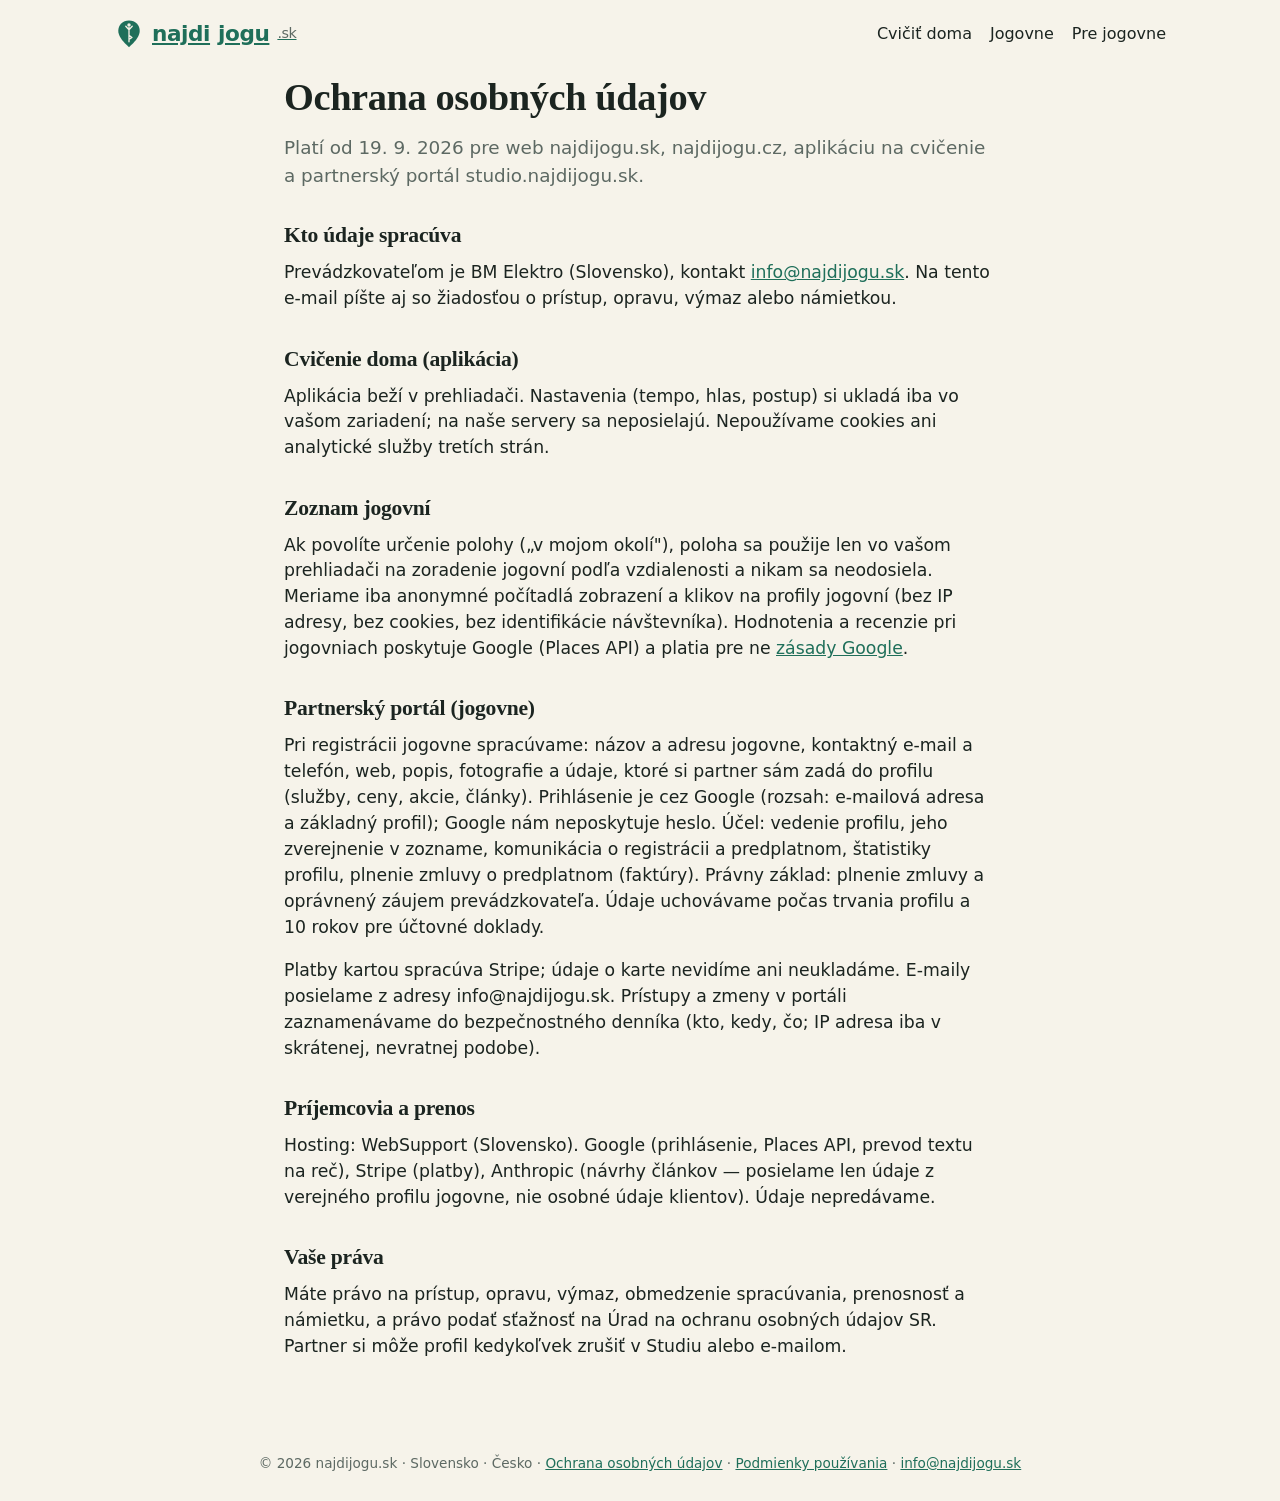
==== pravne/ochrana-udajov.html @ 2974891d "pravne stranky: ochrana udajov + podmienky pouzivania (pre Google OAuth branding), odkazy v patickac" ====
<!DOCTYPE html>
<html lang="sk"><head><meta charset="utf-8"><meta name="viewport" content="width=device-width,initial-scale=1">
<title>Ochrana osobných údajov · najdijogu.sk</title><meta name="description" content="Ako najdijogu.sk spracúva osobné údaje návštevníkov a partnerských jogovní.">
<link rel="icon" href="/ikona.svg"><link rel="stylesheet" href="/style.css"><link rel="stylesheet" href="/jogovne/jogovne.css">
</head><body class="jogovne-web">
<header class="hlavicka"><a class="logo" href="/"><svg class="logo-znak" viewBox="0 0 112 112" aria-hidden="true"><path d="M56 6c-24 0-40 17-40 39 0 28 40 60 40 60s40-32 40-60c0-22-16-39-40-39z" fill="#1f6f5a"/><g fill="none" stroke="#f3efe4" stroke-width="5" stroke-linecap="round" stroke-linejoin="round"><circle cx="56" cy="22" r="6.5" fill="#f3efe4" stroke="none"/><path d="M56 31v30M56 40l-12-13M56 40l12-13M56 61v24M56 61l11 8-11 7"/></g></svg>najdi<b>jogu</b><span class="tld">.sk</span></a><nav class="hlavicka-nav"><a href="/#dych">Cvičiť doma</a><a href="/jogovne/">Jogovne</a><a href="/jogovne/pridat">Pre jogovne</a></nav></header>
<main class="jg clanok">
<h1>Ochrana osobných údajov</h1>
<p class="perex">Platí od 19. 9. 2026 pre web najdijogu.sk, najdijogu.cz, aplikáciu na cvičenie a partnerský portál studio.najdijogu.sk.</p>
<div class="telo">
<h2>Kto údaje spracúva</h2>
<p>Prevádzkovateľom je BM Elektro (Slovensko), kontakt <a href="mailto:info@najdijogu.sk">info@najdijogu.sk</a>. Na tento e-mail píšte aj so žiadosťou o prístup, opravu, výmaz alebo námietkou.</p>
<h2>Cvičenie doma (aplikácia)</h2>
<p>Aplikácia beží v prehliadači. Nastavenia (tempo, hlas, postup) si ukladá iba vo vašom zariadení; na naše servery sa neposielajú. Nepoužívame cookies ani analytické služby tretích strán.</p>
<h2>Zoznam jogovní</h2>
<p>Ak povolíte určenie polohy („v mojom okolí"), poloha sa použije len vo vašom prehliadači na zoradenie jogovní podľa vzdialenosti a nikam sa neodosiela. Meriame iba anonymné počítadlá zobrazení a klikov na profily jogovní (bez IP adresy, bez cookies, bez identifikácie návštevníka). Hodnotenia a recenzie pri jogovniach poskytuje Google (Places API) a platia pre ne <a href="https://policies.google.com/privacy" rel="noopener" target="_blank">zásady Google</a>.</p>
<h2>Partnerský portál (jogovne)</h2>
<p>Pri registrácii jogovne spracúvame: názov a adresu jogovne, kontaktný e-mail a telefón, web, popis, fotografie a údaje, ktoré si partner sám zadá do profilu (služby, ceny, akcie, články). Prihlásenie je cez Google (rozsah: e-mailová adresa a základný profil); Google nám neposkytuje heslo. Účel: vedenie profilu, jeho zverejnenie v zozname, komunikácia o registrácii a predplatnom, štatistiky profilu, plnenie zmluvy o predplatnom (faktúry). Právny základ: plnenie zmluvy a oprávnený záujem prevádzkovateľa. Údaje uchovávame počas trvania profilu a 10 rokov pre účtovné doklady.</p>
<p>Platby kartou spracúva Stripe; údaje o karte nevidíme ani neukladáme. E-maily posielame z adresy info@najdijogu.sk. Prístupy a zmeny v portáli zaznamenávame do bezpečnostného denníka (kto, kedy, čo; IP adresa iba v skrátenej, nevratnej podobe).</p>
<h2>Príjemcovia a prenos</h2>
<p>Hosting: WebSupport (Slovensko). Google (prihlásenie, Places API, prevod textu na reč), Stripe (platby), Anthropic (návrhy článkov — posielame len údaje z verejného profilu jogovne, nie osobné údaje klientov). Údaje nepredávame.</p>
<h2>Vaše práva</h2>
<p>Máte právo na prístup, opravu, výmaz, obmedzenie spracúvania, prenosnosť a námietku, a právo podať sťažnosť na Úrad na ochranu osobných údajov SR. Partner si môže profil kedykoľvek zrušiť v Studiu alebo e-mailom.</p>
</div>
</main>
<footer class="pata">© 2026 najdijogu.sk · Slovensko · Česko · <a href="/pravne/ochrana-udajov.html">Ochrana osobných údajov</a> · <a href="/pravne/podmienky.html">Podmienky používania</a> · <a href="mailto:info@najdijogu.sk">info@najdijogu.sk</a></footer>
</body></html>
---- style.css ----
:root {
  --pozadie: #f6f3ea; --papier: #fffdf7; --text: #1b2420; --tlmene: #5d6963;
  --zelena: #1f6f5a; --zelena-tmava: #16513f; --okr: #c9a24a;
  --nadych: #2f8f6f; --vydych: #b8783a;
  --tmava: #0f1a17; --tmava-2: #16241f; --svetly-text: #f3efe4;
  --r: 14px; --tien: 0 6px 24px rgba(20,40,30,.08);
}
* { box-sizing: border-box; }
html { scroll-behavior: smooth; }
body { margin: 0; font-family: "Segoe UI", system-ui, -apple-system, Roboto, sans-serif; color: var(--text); background: var(--pozadie); line-height: 1.5; -webkit-font-smoothing: antialiased; }
h1, h2, h3 { font-family: Georgia, "Times New Roman", serif; font-weight: 600; letter-spacing: -.01em; margin: 0 0 .4em; }
h1 { font-size: clamp(2rem, 5vw, 3.4rem); line-height: 1.1; }
h1 em { font-style: italic; color: var(--zelena); }
h2 { font-size: clamp(1.4rem, 3vw, 2rem); }
h3 { font-size: 1.1rem; }
p { margin: 0 0 1em; }
a { color: var(--zelena); }
.drobne { font-size: .85rem; color: var(--tlmene); }
.nadpis-mini { text-transform: uppercase; letter-spacing: .14em; font-size: .78rem; color: var(--zelena); font-weight: 600; }

.obrazovka { display: none; min-height: 100vh; }
.obrazovka.aktivna { display: block; }

.hlavicka { display: flex; align-items: center; justify-content: space-between; padding: 18px 24px; max-width: 1100px; margin: 0 auto; }
.hlavicka.mala { gap: 16px; justify-content: flex-start; }
.hlavicka.mala h2 { margin: 0; }
.logo { font-size: 1.35rem; font-weight: 700; letter-spacing: -.02em; display: flex; align-items: center; gap: 8px; }
.logo b { color: var(--zelena); }
.logo .tld { color: var(--tlmene); font-weight: 400; font-size: .9rem; }
.logo-znak { width: 30px; height: 30px; display: inline-block; }
.pata-znak { width: 28px; height: 28px; opacity: .8; margin-bottom: 8px; }
.hlavicka-nav a { margin-left: 18px; text-decoration: none; color: var(--text); font-weight: 500; }
.hlavicka-nav a:hover { color: var(--zelena); }
.spat { background: none; border: 1px solid #d8d3c6; border-radius: 999px; padding: 6px 14px; font-size: .95rem; cursor: pointer; color: var(--text); }

.hero { display: grid; grid-template-columns: 1.2fr 1fr; gap: 32px; align-items: center; max-width: 1100px; margin: 24px auto 0; padding: 0 24px; }
.hero-postava svg { width: 100%; max-height: 420px; }
.hero-postava .zem { stroke: #d8d3c6; stroke-width: 2; }
.perex { font-size: 1.1rem; max-width: 52ch; }
.akcie { display: flex; gap: 12px; flex-wrap: wrap; margin: 18px 0 10px; }
.akcie.velke { margin-top: 24px; }
.akcie.velke .btn { flex: 1; padding: 18px; font-size: 1.15rem; display: flex; flex-direction: column; gap: 2px; }
.akcie.velke .btn small { font-size: .8rem; opacity: .75; font-weight: 400; }

.btn { border: 1px solid #cfc9bb; background: var(--papier); color: var(--text); padding: 12px 22px; border-radius: 999px; font-size: 1rem; font-weight: 600; cursor: pointer; text-decoration: none; display: inline-block; transition: transform .08s, box-shadow .2s; }
.btn:hover { box-shadow: var(--tien); transform: translateY(-1px); }
.btn.primar { background: var(--zelena); border-color: var(--zelena); color: #fff; }
.btn.primar:hover { background: var(--zelena-tmava); }
.btn.mini { padding: 4px 12px; font-size: .8rem; margin-left: 8px; }

.tri-stlpce { display: grid; grid-template-columns: repeat(3, 1fr); gap: 18px; max-width: 1100px; margin: 48px auto; padding: 0 24px; }
.karta { background: var(--papier); border-radius: var(--r); padding: 22px; box-shadow: var(--tien); }
.karta p:last-child { margin-bottom: 0; }

.jogovne { max-width: 1100px; margin: 24px auto 40px; padding: 32px 24px; background: linear-gradient(135deg, #e9efe6, #f3ecd8); border-radius: var(--r); }
.jogovne p { max-width: 70ch; }
.pata { text-align: center; padding: 28px; color: var(--tlmene); font-size: .85rem; }

/* dych */
.dych-telo { display: grid; grid-template-columns: 1fr 1fr; gap: 32px; max-width: 1000px; margin: 0 auto; padding: 12px 24px 48px; align-items: center; }
.dych-kruh-obal { display: flex; align-items: center; justify-content: center; min-height: 380px; }
.dych-kruh { width: 200px; height: 200px; border-radius: 50%; background: radial-gradient(circle at 40% 35%, #e7dfc4, var(--vydych)); display: flex; flex-direction: column; align-items: center; justify-content: center; color: #fff; font-size: 1.2rem; transition: transform 1s ease-in-out, background 1s; transform: scale(.8); box-shadow: 0 20px 50px rgba(120,80,30,.25); }
.dych-kruh.nadych { transform: scale(1.5); background: radial-gradient(circle at 40% 35%, #cfeee0, var(--nadych)); box-shadow: 0 20px 60px rgba(30,120,90,.3); }
.dych-kruh span:first-child { text-transform: uppercase; letter-spacing: .12em; font-size: .75rem; }
.dych-kruh span:last-child { font-size: 2.4rem; font-weight: 700; line-height: 1; }
.nastavenia label { display: block; margin: 0 0 14px; font-weight: 600; }
.nastavenia label output, .karta label output { float: right; font-weight: 700; color: var(--zelena); }
input[type=range] { width: 100%; margin-top: 6px; accent-color: var(--zelena); }
.prepinac { font-weight: 500 !important; display: flex !important; gap: 10px; align-items: center; }
.prepinac input { accent-color: var(--zelena); width: 18px; height: 18px; }

/* nastavenie */
.nast-telo { max-width: 800px; margin: 0 auto; padding: 8px 24px 48px; display: grid; gap: 18px; }
.nast-telo .karta label { display: block; margin: 10px 0; font-weight: 600; }

/* cvičenie – tmavá obrazovka pre TV */
.obrazovka.tmava { background: var(--tmava); color: var(--svetly-text); display: none; flex-direction: column; height: 100vh; overflow: hidden; }
.obrazovka.tmava.aktivna { display: flex; }
.cv-hore { display: flex; align-items: center; gap: 16px; padding: 14px 20px; }
.cv-hore .spat { color: var(--svetly-text); border-color: #3a4a44; }
#cv-progres { flex: 1; height: 6px; background: #24322d; border-radius: 3px; overflow: hidden; }
#cv-progres-pruh { height: 100%; width: 0; background: var(--okr); transition: width .4s; }
.cv-kolo { font-size: .95rem; color: #9fb0a8; white-space: nowrap; }
.cv-stred { flex: 1; display: grid; grid-template-columns: 1.1fr 1fr; align-items: center; gap: 24px; padding: 0 5vw; min-height: 0; }
#cv-svg { width: 100%; height: 100%; max-height: 70vh; }
#cv-svg .zem { stroke: #2c3b35; stroke-width: 2; }
.cv-count { font-family: Georgia, serif; font-size: clamp(2.4rem, 7vw, 6rem); color: var(--okr); line-height: 1; }
.cv-nazov { font-size: clamp(1.4rem, 3.4vw, 3rem); font-weight: 600; margin-top: 8px; line-height: 1.15; }
.cv-nazov-sk { font-size: clamp(1rem, 2.2vw, 1.8rem); color: #b8c6bf; margin-top: 4px; }
.cv-dych { display: inline-block; margin-top: 22px; padding: 8px 20px; border-radius: 999px; font-weight: 700; letter-spacing: .14em; font-size: clamp(1rem, 2.2vw, 1.6rem); }
.cv-dych.nadych { background: var(--nadych); color: #fff; }
.cv-dych.vydych { background: var(--vydych); color: #fff; }
.cv-dris { margin-top: 14px; color: #8fa199; font-size: clamp(.9rem, 1.6vw, 1.2rem); }
.cv-dole { padding: 12px 20px 18px; }
#cv-dych-pruh { height: 14px; background: #24322d; border-radius: 7px; overflow: hidden; margin-bottom: 14px; }
#cv-dych-pruh-vnutro { height: 100%; width: 0; }
#cv-dych-pruh-vnutro.nadych { background: var(--nadych); }
#cv-dych-pruh-vnutro.vydych { background: var(--vydych); }
.cv-ovladanie { display: flex; gap: 10px; justify-content: center; flex-wrap: wrap; }
.cv-ovladanie .btn { background: var(--tmava-2); color: var(--svetly-text); border-color: #3a4a44; }
.cv-ovladanie .btn.primar { background: var(--zelena); border-color: var(--zelena); }
.cv-klav { text-align: center; margin: 10px 0 0; color: #6f8079; }

.text-telo { max-width: 720px; margin: 0 auto; padding: 8px 24px 48px; font-size: 1.05rem; }

@media (max-width: 820px) {
  .hero, .tri-stlpce, .dych-telo, .cv-stred { grid-template-columns: 1fr; }
  .hero-postava svg { max-height: 260px; }
  .hlavicka-nav { display: none; }
  .cv-stred { grid-template-rows: 1fr auto; padding: 0 16px; text-align: center; }
  #cv-svg { max-height: 42vh; }
  .cv-klav { display: none; }
  .dych-kruh-obal { min-height: 320px; }
}

.dalsie { max-width: 1100px; margin: 0 auto; padding: 0 24px 24px; }
.dalsie p { max-width: 80ch; font-size: 1.05rem; }
.cv-dalej { margin-top: 18px; color: #c9d4ce; font-size: clamp(.95rem, 1.8vw, 1.35rem); border-left: 3px solid var(--okr); padding-left: 12px; }
.cv-ostava { color: #c9a24a; }
.nast-telo select { width: 100%; padding: 8px; border-radius: 8px; border: 1px solid #cfc9bb; background: #fff; font-size: 1rem; margin-top: 6px; }
---- jogovne/jogovne.css ----
.jg{max-width:1100px;margin:0 auto;padding:8px 24px 48px}.jg h1{font-size:clamp(1.6rem,3.5vw,2.4rem)}.jg .perex{max-width:70ch}
.filtre{display:flex;gap:8px;flex-wrap:wrap;align-items:center;margin:14px 0 20px}.filtre .pole{padding:7px 10px;border:1px solid #cfc9bb;border-radius:999px;background:#fff;font:inherit;font-size:.9rem;height:30px}.filtre .btn{height:30px;padding:6px 14px;font-size:.9rem}
.zoznam{display:grid;grid-template-columns:repeat(auto-fill,minmax(300px,1fr));gap:14px}.jog{display:flex;gap:12px;background:var(--papier);border-radius:var(--r);box-shadow:var(--tien);padding:12px;text-decoration:none;color:var(--text);border:2px solid transparent}.jog.partner{border-color:var(--okr)}.jog .foto{width:96px;height:96px;flex:none;border-radius:10px;overflow:hidden;background:#eee8db}.jog .foto img,.jog .foto svg{width:100%;height:100%;object-fit:cover}.jog h3{margin:0 0 4px;font-size:1.05rem}.jog .meta,.jog .styly{margin:0;font-size:.85rem;color:var(--tlmene)}.hviezdy{color:#b8860b}.odznak{display:inline-block;background:var(--okr);color:#fff;font-size:.65rem;padding:1px 7px;border-radius:999px;vertical-align:middle;font-weight:700;letter-spacing:.04em}.akcia{margin:4px 0 0;font-size:.85rem;color:#16513f}
.prazdne{padding:24px}.karta{background:var(--papier);border-radius:var(--r);padding:18px 22px;box-shadow:var(--tien)}
.profil header .meta{color:var(--tlmene);margin:0}.profil .styly{color:var(--zelena);font-weight:600;font-size:.9rem}.galeria{display:flex;gap:8px;overflow-x:auto;margin:12px 0 18px}.galeria img{height:220px;border-radius:10px;flex:none}
.dvojstlpec{display:grid;grid-template-columns:1.6fr 1fr;gap:22px;align-items:start}.profil section{margin-bottom:22px}.profil h2{font-size:1.2rem}.cennik{width:100%;border-collapse:collapse}.cennik td{padding:8px 6px;border-bottom:1px solid #eee8db;vertical-align:top}.cennik .cena{text-align:right;font-weight:700;white-space:nowrap}.akcia-box{background:#fbf3dd;border-radius:10px;padding:10px 12px;margin-bottom:8px}
.kontakt .btn{display:flex;width:100%;margin-bottom:8px;justify-content:center}.recenzie{display:grid;gap:10px}.recenzia{margin:0;background:#fff;border:1px solid #eee8db;border-radius:10px;padding:10px 12px;font-size:.92rem}.recenzia b{color:#b8860b}.recenzia footer{color:var(--tlmene);font-size:.8rem;margin-top:6px}
.clanky-zoznam{list-style:none;padding:0}.clanky-zoznam li{margin-bottom:10px}
.clanok{max-width:760px}.clanok .telo{font-size:1.08rem}.clanok .telo h2{font-size:1.35rem;margin-top:1.4em}.clanok .perex{font-size:1.15rem;color:var(--tlmene)}.clanok footer{margin-top:28px}
.formular label{display:block;margin:0 0 12px;font-weight:600;font-size:.88rem}.formular input:not([type=checkbox]),.formular textarea{width:100%;padding:8px 10px;border:1px solid #d5cfc1;border-radius:8px;font:inherit;font-weight:400;margin-top:4px}.dvojica{display:grid;grid-template-columns:1fr 1fr;gap:0 14px}fieldset{border:1px solid #e3ddd0;border-radius:var(--r);padding:10px 14px;margin-bottom:14px}legend{font-weight:600;font-size:.88rem}.chipy{display:flex;flex-wrap:wrap;gap:6px}.chip{display:inline-flex;align-items:center;gap:5px;border:1px solid #cfc9bb;border-radius:999px;padding:3px 10px;font-size:.85rem;background:#fff;cursor:pointer;font-weight:500}.chip input{margin:0;accent-color:var(--zelena)}.chip:has(input:checked){background:#e3f1ea;border-color:var(--zelena)}.sprava.chyba{background:#f7e6df;border:1px solid #e6c2b2;padding:8px 12px;border-radius:8px;margin-bottom:12px}.prepinac{display:flex;gap:8px;align-items:flex-start;font-weight:400 !important}
@media(max-width:820px){.dvojstlpec{grid-template-columns:1fr}.dvojica{grid-template-columns:1fr}.galeria img{height:160px}}
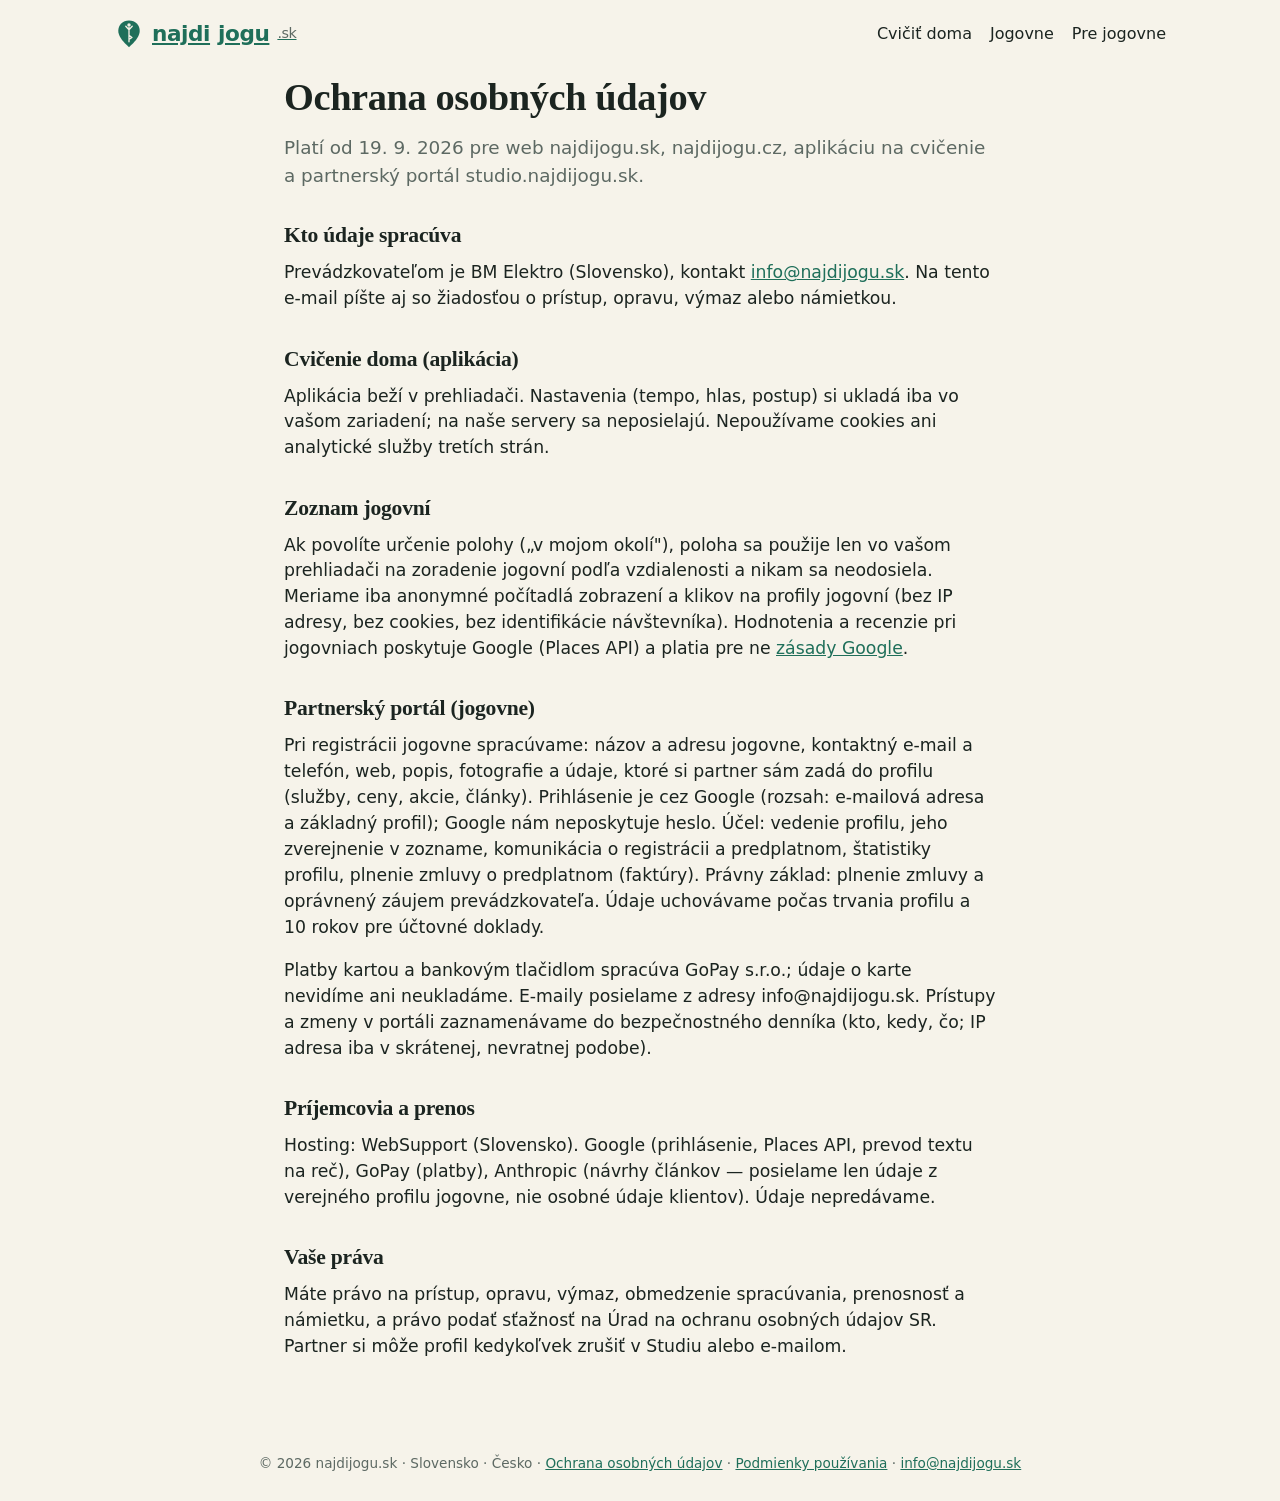
==== commit 028a9b19: "platby: GoPay namiesto Stripe (lib/gopay.php, api/gopay-notify.php, overenie stavu cez API, idempote" ====
--- a/pravne/ochrana-udajov.html
+++ b/pravne/ochrana-udajov.html
@@ -16,9 +16,9 @@
 <p>Ak povolíte určenie polohy („v mojom okolí"), poloha sa použije len vo vašom prehliadači na zoradenie jogovní podľa vzdialenosti a nikam sa neodosiela. Meriame iba anonymné počítadlá zobrazení a klikov na profily jogovní (bez IP adresy, bez cookies, bez identifikácie návštevníka). Hodnotenia a recenzie pri jogovniach poskytuje Google (Places API) a platia pre ne <a href="https://policies.google.com/privacy" rel="noopener" target="_blank">zásady Google</a>.</p>
 <h2>Partnerský portál (jogovne)</h2>
 <p>Pri registrácii jogovne spracúvame: názov a adresu jogovne, kontaktný e-mail a telefón, web, popis, fotografie a údaje, ktoré si partner sám zadá do profilu (služby, ceny, akcie, články). Prihlásenie je cez Google (rozsah: e-mailová adresa a základný profil); Google nám neposkytuje heslo. Účel: vedenie profilu, jeho zverejnenie v zozname, komunikácia o registrácii a predplatnom, štatistiky profilu, plnenie zmluvy o predplatnom (faktúry). Právny základ: plnenie zmluvy a oprávnený záujem prevádzkovateľa. Údaje uchovávame počas trvania profilu a 10 rokov pre účtovné doklady.</p>
-<p>Platby kartou spracúva Stripe; údaje o karte nevidíme ani neukladáme. E-maily posielame z adresy info@najdijogu.sk. Prístupy a zmeny v portáli zaznamenávame do bezpečnostného denníka (kto, kedy, čo; IP adresa iba v skrátenej, nevratnej podobe).</p>
+<p>Platby kartou a bankovým tlačidlom spracúva GoPay s.r.o.; údaje o karte nevidíme ani neukladáme. E-maily posielame z adresy info@najdijogu.sk. Prístupy a zmeny v portáli zaznamenávame do bezpečnostného denníka (kto, kedy, čo; IP adresa iba v skrátenej, nevratnej podobe).</p>
 <h2>Príjemcovia a prenos</h2>
-<p>Hosting: WebSupport (Slovensko). Google (prihlásenie, Places API, prevod textu na reč), Stripe (platby), Anthropic (návrhy článkov — posielame len údaje z verejného profilu jogovne, nie osobné údaje klientov). Údaje nepredávame.</p>
+<p>Hosting: WebSupport (Slovensko). Google (prihlásenie, Places API, prevod textu na reč), GoPay (platby), Anthropic (návrhy článkov — posielame len údaje z verejného profilu jogovne, nie osobné údaje klientov). Údaje nepredávame.</p>
 <h2>Vaše práva</h2>
 <p>Máte právo na prístup, opravu, výmaz, obmedzenie spracúvania, prenosnosť a námietku, a právo podať sťažnosť na Úrad na ochranu osobných údajov SR. Partner si môže profil kedykoľvek zrušiť v Studiu alebo e-mailom.</p>
 </div>
